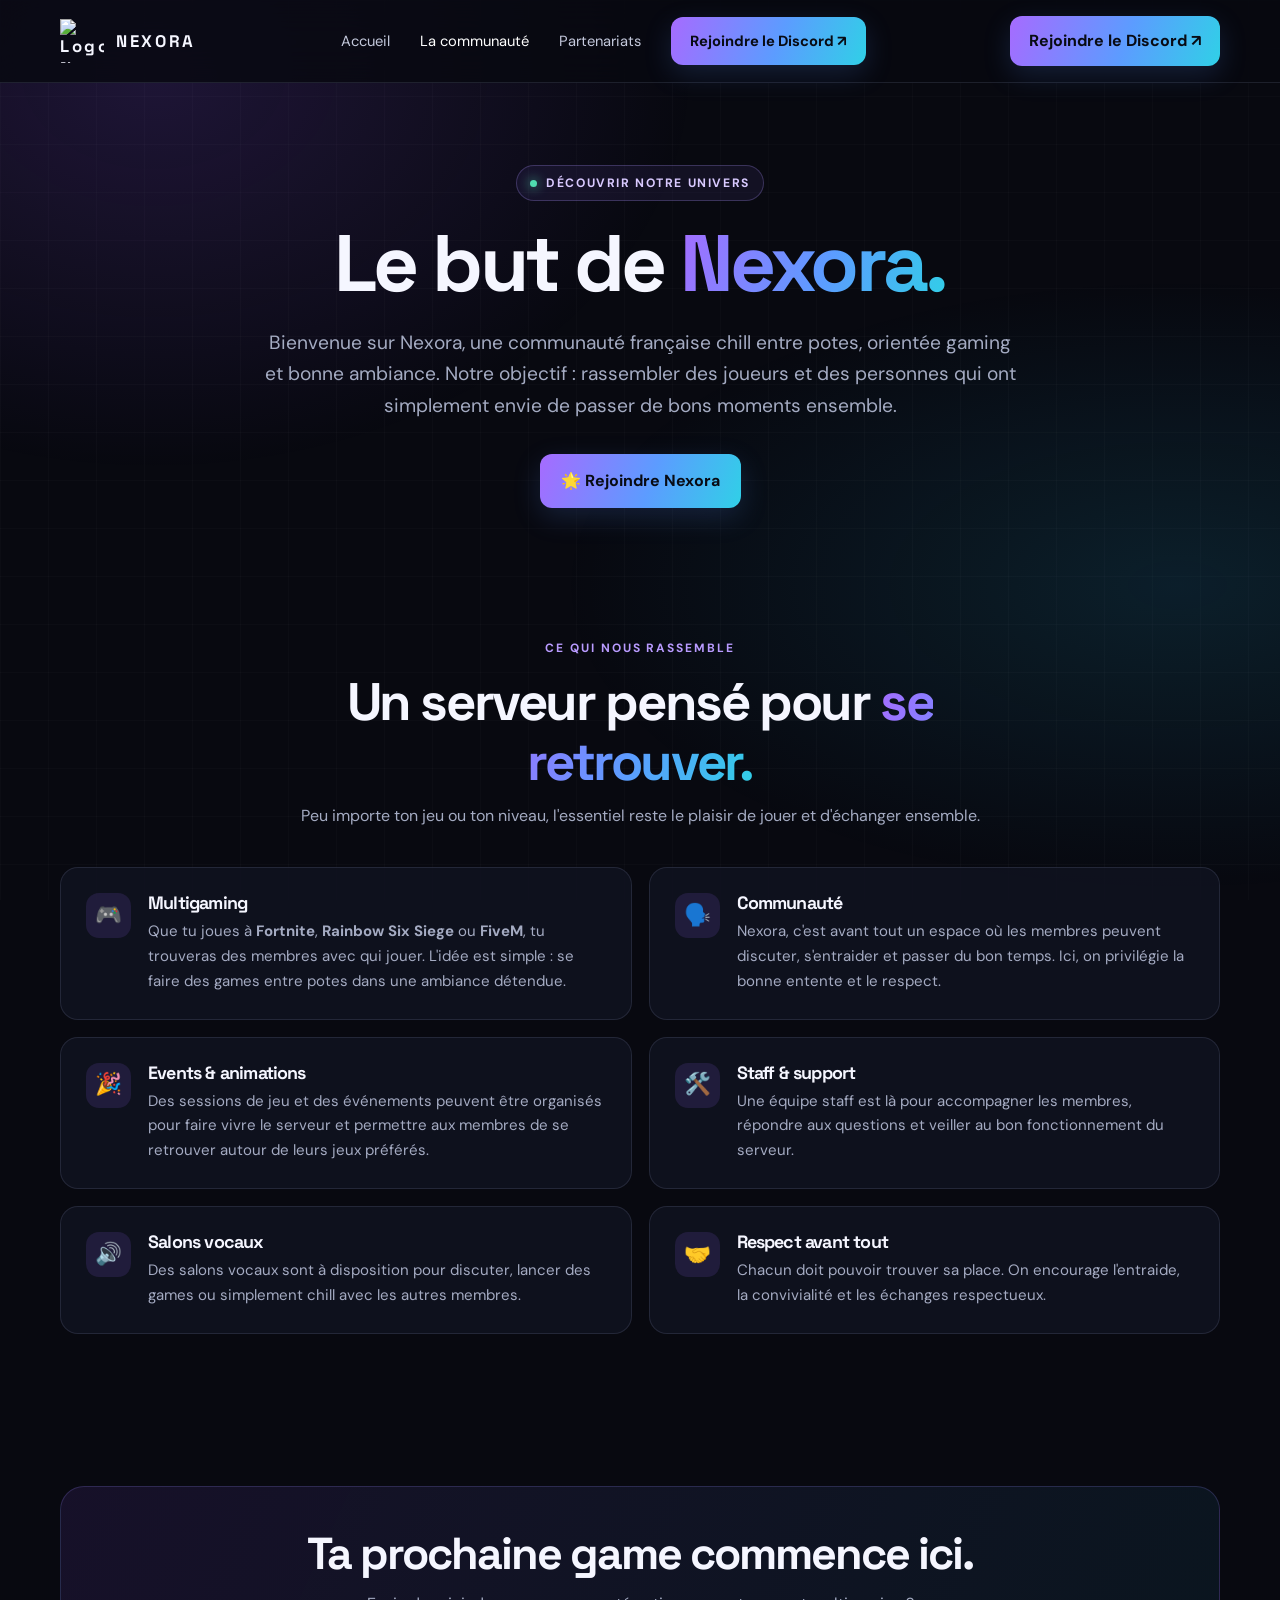
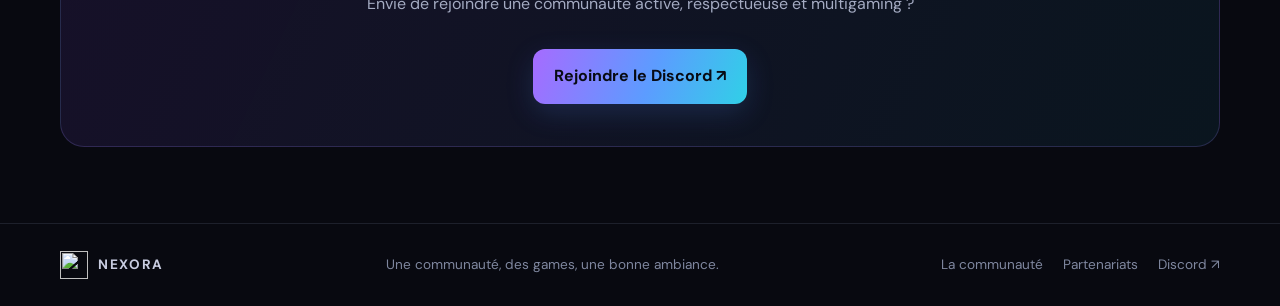
==== communaute.html @ 6a7abe2e "Add files via upload" ====
<!doctype html>
<html lang="fr">
<head>
<meta charset="utf-8"><meta name="viewport" content="width=device-width, initial-scale=1">
<meta name="theme-color" content="#080910"><meta name="description" content="Découvre l'esprit Nexora : multigaming, communauté, événements et vocaux.">
<title>La communauté | Nexora</title><link rel="icon" type="image/png" href="assets/nexora-logo.png"><link rel="stylesheet" href="style.css">
</head>
<body>
<header><div class="container nav">
<a class="brand" href="index.html"><img src="assets/nexora-logo.png" alt="Logo Nexora"><span>NEXORA</span></a>
<button class="menu" aria-label="Ouvrir le menu" aria-expanded="false" onclick="toggleMenu()">☰</button>
<nav class="links" id="navLinks"><a href="index.html" class="">Accueil</a><a href="communaute.html" class="active">La communauté</a><a href="partenariats.html" class="">Partenariats</a><a class="nav-cta" href="https://discord.gg/eeUZDGEQj" target="_blank" rel="noopener">Rejoindre le Discord ↗</a></nav>
<a class="nav-cta" href="https://discord.gg/eeUZDGEQj" target="_blank" rel="noopener">Rejoindre le Discord ↗</a>
</div></header>

<main><section class="page-hero"><div class="container"><span class="eyebrow"><span class="pulse"></span> Découvrir notre univers</span><h1>Le but de <span class="gradient-text">Nexora.</span></h1><p class="lead">Bienvenue sur Nexora, une communauté française chill entre potes, orientée gaming et bonne ambiance. Notre objectif : rassembler des joueurs et des personnes qui ont simplement envie de passer de bons moments ensemble.</p><div class="actions"><a class="btn btn-primary" href="https://discord.gg/eeUZDGEQj" target="_blank" rel="noopener">🌟 Rejoindre Nexora</a></div></div></section>
<section class="section"><div class="container"><div class="section-head"><span class="kicker">Ce qui nous rassemble</span><h2>Un serveur pensé pour <span class="gradient-text">se retrouver.</span></h2><p>Peu importe ton jeu ou ton niveau, l'essentiel reste le plaisir de jouer et d'échanger ensemble.</p></div>
<div class="feature-list">
<article class="feature"><div class="card-icon">🎮</div><div><h3>Multigaming</h3><p>Que tu joues à <strong>Fortnite</strong>, <strong>Rainbow Six Siege</strong> ou <strong>FiveM</strong>, tu trouveras des membres avec qui jouer. L'idée est simple : se faire des games entre potes dans une ambiance détendue.</p></div></article>
<article class="feature"><div class="card-icon">🗣️</div><div><h3>Communauté</h3><p>Nexora, c'est avant tout un espace où les membres peuvent discuter, s'entraider et passer du bon temps. Ici, on privilégie la bonne entente et le respect.</p></div></article>
<article class="feature"><div class="card-icon">🎉</div><div><h3>Events & animations</h3><p>Des sessions de jeu et des événements peuvent être organisés pour faire vivre le serveur et permettre aux membres de se retrouver autour de leurs jeux préférés.</p></div></article>
<article class="feature"><div class="card-icon">🛠️</div><div><h3>Staff & support</h3><p>Une équipe staff est là pour accompagner les membres, répondre aux questions et veiller au bon fonctionnement du serveur.</p></div></article>
<article class="feature"><div class="card-icon">🔊</div><div><h3>Salons vocaux</h3><p>Des salons vocaux sont à disposition pour discuter, lancer des games ou simplement chill avec les autres membres.</p></div></article>
<article class="feature"><div class="card-icon">🤝</div><div><h3>Respect avant tout</h3><p>Chacun doit pouvoir trouver sa place. On encourage l'entraide, la convivialité et les échanges respectueux.</p></div></article>
</div></div></section>
<section class="section"><div class="container"><div class="band"><h2>Ta prochaine game commence ici.</h2><p>Envie de rejoindre une communauté active, respectueuse et multigaming ?</p><div class="actions"><a class="btn btn-primary" href="https://discord.gg/eeUZDGEQj" target="_blank" rel="noopener">Rejoindre le Discord ↗</a></div></div></div></section></main>
<footer><div class="container footer-inner"><a class="footer-brand" href="index.html"><img src="assets/nexora-logo.png" alt="">NEXORA</a><span>Une communauté, des games, une bonne ambiance.</span><div class="footer-links"><a href="communaute.html">La communauté</a><a href="partenariats.html">Partenariats</a><a href="https://discord.gg/eeUZDGEQj" target="_blank" rel="noopener">Discord ↗</a></div></div></footer>
<script>function toggleMenu(){const n=document.getElementById('navLinks');const b=document.querySelector('.menu');n.classList.toggle('open');b.setAttribute('aria-expanded',n.classList.contains('open'));}</script>
</body></html>
---- style.css ----
@import url('https://fonts.googleapis.com/css2?family=DM+Sans:wght@400;500;600;700&family=Space+Grotesk:wght@400;500;600;700&display=swap');
:root{--bg:#080910;--surface:#101321;--surface2:#151a2c;--text:#f5f6ff;--muted:#a4abc2;--line:rgba(180,190,230,.13);--purple:#a16aff;--cyan:#36c8ed;--grad:linear-gradient(110deg,#a66bff 0%,#5c9cff 55%,#30d0e7 100%);--max:1160px}
*{box-sizing:border-box}html{scroll-behavior:smooth}body{margin:0;background:var(--bg);color:var(--text);font-family:'DM Sans',sans-serif;line-height:1.65;overflow-x:hidden}
body:before{content:"";position:fixed;inset:0;z-index:-1;pointer-events:none;background:radial-gradient(ellipse at 12% 8%,rgba(143,83,245,.17),transparent 34%),radial-gradient(ellipse at 92% 65%,rgba(35,190,235,.12),transparent 37%),linear-gradient(rgba(255,255,255,.018) 1px,transparent 1px),linear-gradient(90deg,rgba(255,255,255,.018) 1px,transparent 1px);background-size:auto,auto,48px 48px,48px 48px}
a{color:inherit;text-decoration:none}.container{width:min(var(--max),calc(100% - 44px));margin:auto}
header{position:sticky;top:0;z-index:20;background:rgba(8,9,16,.82);backdrop-filter:blur(18px);border-bottom:1px solid var(--line)}
.nav{height:82px;display:flex;align-items:center;justify-content:space-between;gap:28px}.brand{display:flex;align-items:center;gap:12px;font:700 1.05rem 'Space Grotesk';letter-spacing:.16em}.brand img{width:44px;height:44px;object-fit:contain}.links{display:flex;align-items:center;gap:30px;color:#c4c9dc;font-size:.92rem}.links a{transition:color .2s}.links a:hover,.links a.active{color:#fff}.nav-cta,.btn{display:inline-flex;align-items:center;justify-content:center;gap:10px;border-radius:12px;padding:12px 19px;font-weight:700;transition:transform .2s,filter .2s,border-color .2s}.nav-cta,.btn-primary{background:var(--grad);color:#080b14;box-shadow:0 9px 28px rgba(85,139,245,.18)}.nav-cta:hover,.btn:hover{transform:translateY(-2px);filter:brightness(1.08)}.menu{display:none;background:none;border:1px solid var(--line);color:white;border-radius:10px;padding:9px 12px;font-size:1.2rem}
.hero{padding:104px 0 88px;text-align:center;position:relative}.hero-logo{width:132px;height:132px;object-fit:contain;filter:drop-shadow(0 0 32px rgba(90,145,255,.2));margin-bottom:22px}.eyebrow{display:inline-flex;align-items:center;gap:9px;border:1px solid rgba(174,151,255,.25);background:rgba(132,102,226,.09);color:#d9caff;border-radius:99px;padding:7px 13px;font-size:.76rem;font-weight:700;letter-spacing:.13em;text-transform:uppercase}.pulse{width:7px;height:7px;border-radius:50%;background:#50ddb0;box-shadow:0 0 12px #50ddb0}
h1,h2,h3{font-family:'Space Grotesk',sans-serif;line-height:1.12;letter-spacing:-.045em}h1{font-size:clamp(3.2rem,8vw,6.3rem);margin:22px 0 20px}h1 span,.gradient-text{background:var(--grad);-webkit-background-clip:text;background-clip:text;color:transparent}.lead{font-size:clamp(1.05rem,2vw,1.2rem);color:var(--muted);max-width:720px;margin:0 auto}.actions{display:flex;justify-content:center;flex-wrap:wrap;gap:13px;margin-top:32px}.btn{padding:14px 21px}.btn-secondary{border:1px solid rgba(183,190,225,.23);background:rgba(255,255,255,.035);color:#f2f3ff}.btn-secondary:hover{border-color:rgba(72,195,235,.6)}
.section{padding:76px 0}.section-head{text-align:center;max-width:720px;margin:0 auto 38px}.kicker{color:#b99bff;text-transform:uppercase;letter-spacing:.16em;font-size:.75rem;font-weight:700}.section-head h2{font-size:clamp(2rem,4.5vw,3.3rem);margin:12px 0}.section-head p{color:var(--muted);margin:0}.grid{display:grid;grid-template-columns:repeat(3,1fr);gap:17px}.card{border:1px solid var(--line);border-radius:19px;padding:25px;background:linear-gradient(145deg,rgba(23,27,45,.88),rgba(13,15,26,.88));box-shadow:0 14px 45px rgba(0,0,0,.12)}.card-icon{width:45px;height:45px;display:grid;place-items:center;border-radius:13px;background:rgba(151,111,255,.13);font-size:1.35rem;margin-bottom:17px}.card h3{font-size:1.2rem;margin:0 0 9px}.card p{color:var(--muted);font-size:.94rem;margin:0}.band{border:1px solid rgba(155,137,255,.2);border-radius:24px;background:linear-gradient(115deg,rgba(126,78,220,.12),rgba(36,169,211,.08));padding:42px;text-align:center}.band h2{font-size:clamp(1.8rem,4vw,2.8rem);margin:0 0 12px}.band p{color:var(--muted);margin:0 auto;max-width:650px}
.page-hero{padding:82px 0 50px;text-align:center}.page-hero h1{font-size:clamp(2.8rem,7vw,5rem);margin:18px 0}.page-hero .lead{max-width:760px}.feature-list{display:grid;grid-template-columns:1fr 1fr;gap:17px}.feature{display:flex;gap:17px;align-items:flex-start;padding:25px;border:1px solid var(--line);border-radius:18px;background:rgba(17,20,34,.78)}.feature .card-icon{flex:0 0 45px;margin:0}.feature h3{margin:0 0 6px;font-size:1.12rem}.feature p{margin:0;color:var(--muted);font-size:.94rem}
.partner-grid{display:grid;grid-template-columns:1fr 1fr;gap:18px}.partner-card{padding:30px;border:1px solid var(--line);border-radius:20px;background:rgba(17,20,34,.82)}.partner-card h2{font-size:1.45rem;margin:0 0 18px}.check-list{list-style:none;margin:0;padding:0;display:grid;gap:13px;color:#d9dced}.check-list li{display:flex;gap:11px;align-items:flex-start}.check{color:#67dcb8;font-weight:800}.partner-note{margin-top:18px;color:var(--muted);font-size:.9rem}
footer{border-top:1px solid var(--line);padding:27px 0;color:#7f879f;font-size:.85rem}.footer-inner{display:flex;align-items:center;justify-content:space-between;gap:20px}.footer-brand{display:flex;align-items:center;gap:10px;color:#c8cce0;font-weight:700;letter-spacing:.12em}.footer-brand img{width:28px;height:28px;object-fit:contain}.footer-links{display:flex;gap:20px}.footer-links a:hover{color:white}
@media(max-width:800px){.links{gap:17px}.grid{grid-template-columns:1fr 1fr}.partner-grid{grid-template-columns:1fr}}
@media(max-width:620px){.container{width:min(var(--max),calc(100% - 30px))}.nav{height:70px}.menu{display:block}.links{display:none;position:absolute;top:69px;left:0;right:0;padding:18px 22px 22px;background:#0d101c;border-bottom:1px solid var(--line);flex-direction:column;align-items:stretch;gap:14px}.links.open{display:flex}.links .nav-cta{text-align:center}.nav>.nav-cta{display:none}.hero{padding:72px 0 58px}.hero-logo{width:112px;height:112px}.grid,.feature-list{grid-template-columns:1fr}.section{padding:55px 0}.band{padding:29px 20px}.footer-inner{flex-direction:column;text-align:center}.footer-links{flex-wrap:wrap;justify-content:center}}
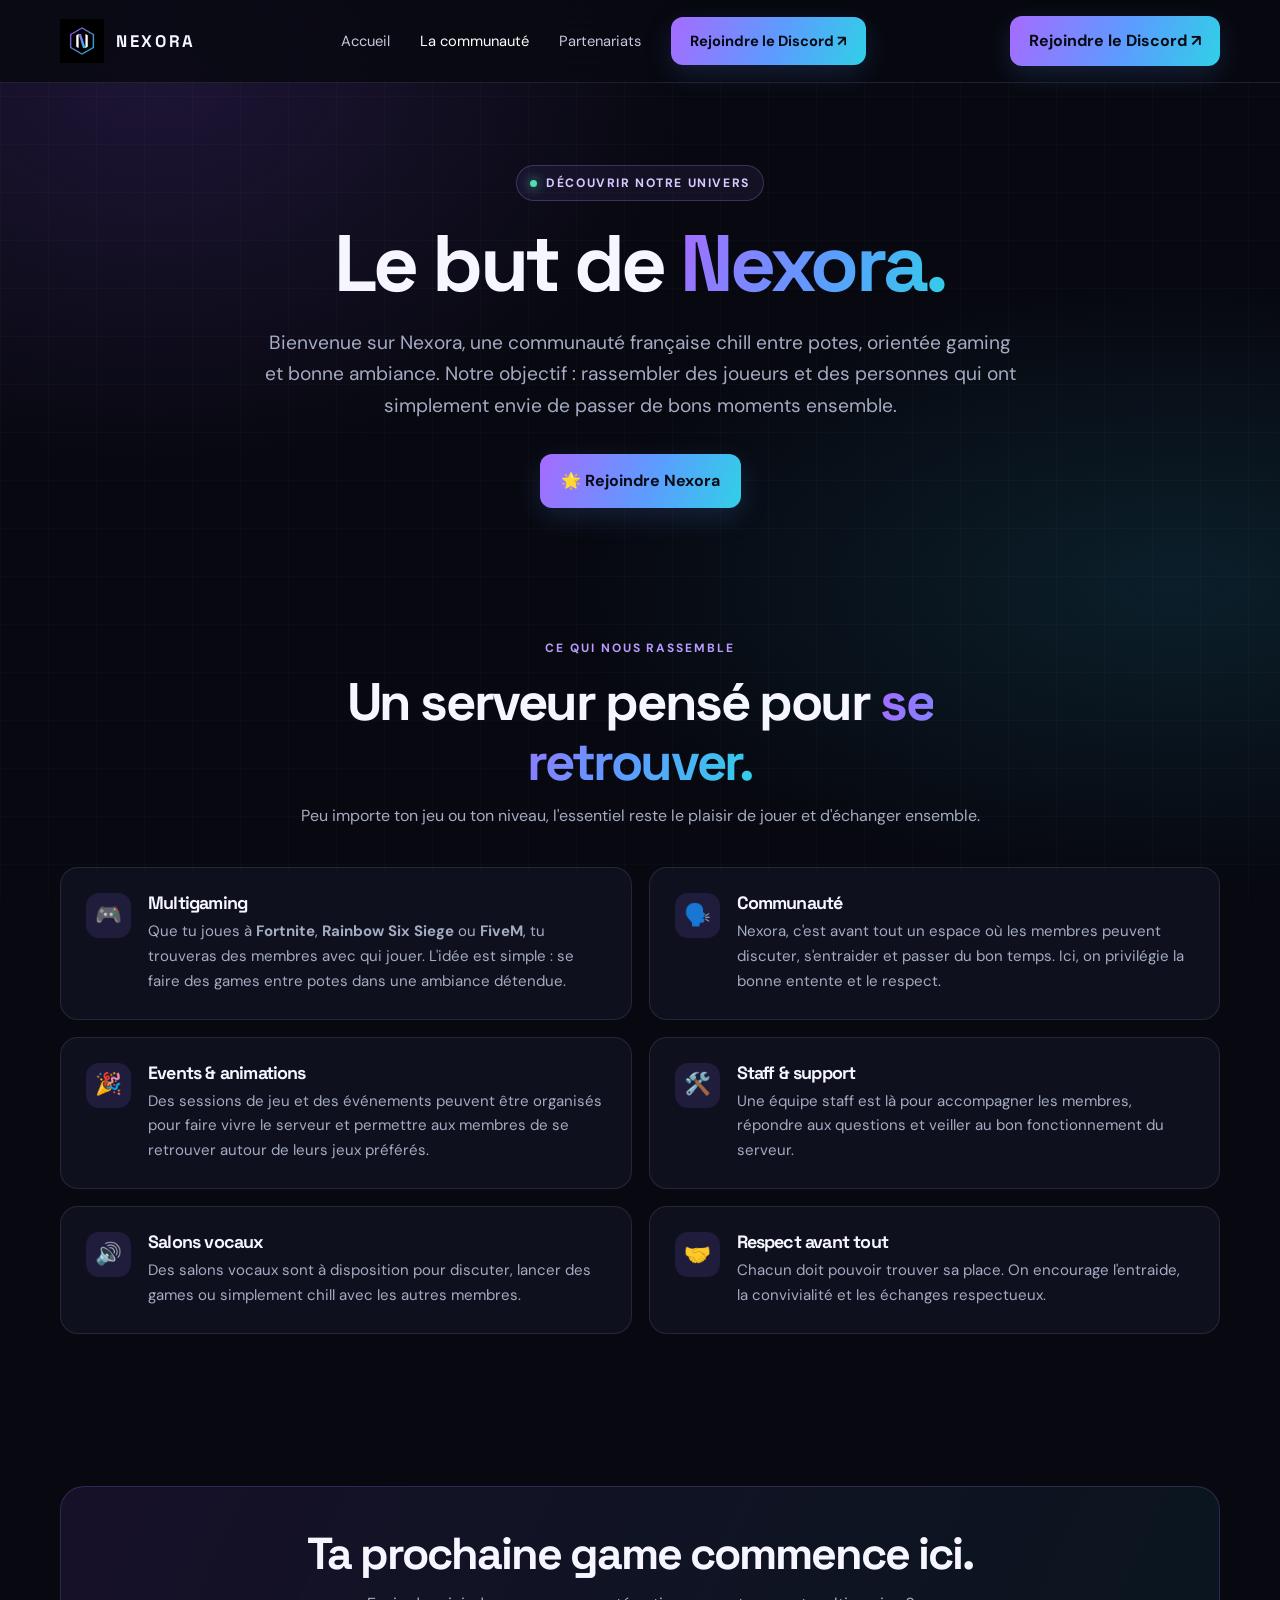
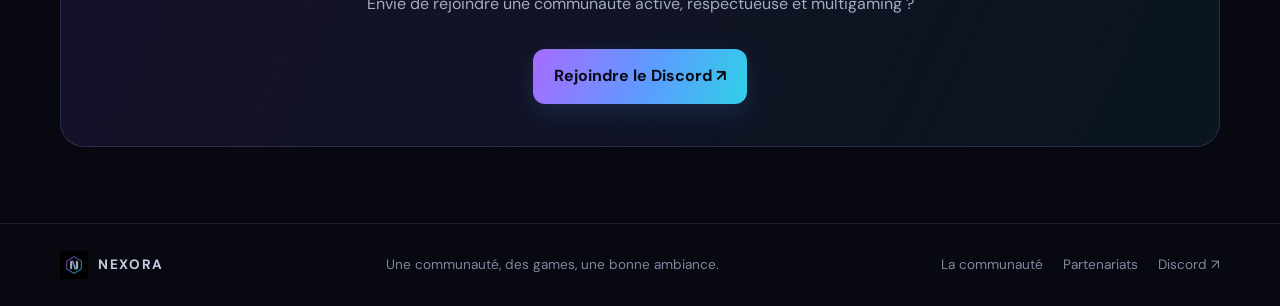
==== commit ee128d2c: "Fix logo paths in communaute.html" ====
--- a/communaute.html
+++ b/communaute.html
@@ -3,11 +3,11 @@
 <head>
 <meta charset="utf-8"><meta name="viewport" content="width=device-width, initial-scale=1">
 <meta name="theme-color" content="#080910"><meta name="description" content="Découvre l'esprit Nexora : multigaming, communauté, événements et vocaux.">
-<title>La communauté | Nexora</title><link rel="icon" type="image/png" href="assets/nexora-logo.png"><link rel="stylesheet" href="style.css">
+<title>La communauté | Nexora</title><link rel="icon" type="image/png" href="nexora-logo.png"><link rel="stylesheet" href="style.css">
 </head>
 <body>
 <header><div class="container nav">
-<a class="brand" href="index.html"><img src="assets/nexora-logo.png" alt="Logo Nexora"><span>NEXORA</span></a>
+<a class="brand" href="index.html"><img src="nexora-logo.png" alt="Logo Nexora"><span>NEXORA</span></a>
 <button class="menu" aria-label="Ouvrir le menu" aria-expanded="false" onclick="toggleMenu()">☰</button>
 <nav class="links" id="navLinks"><a href="index.html" class="">Accueil</a><a href="communaute.html" class="active">La communauté</a><a href="partenariats.html" class="">Partenariats</a><a class="nav-cta" href="https://discord.gg/eeUZDGEQj" target="_blank" rel="noopener">Rejoindre le Discord ↗</a></nav>
 <a class="nav-cta" href="https://discord.gg/eeUZDGEQj" target="_blank" rel="noopener">Rejoindre le Discord ↗</a>
@@ -24,6 +24,6 @@
 <article class="feature"><div class="card-icon">🤝</div><div><h3>Respect avant tout</h3><p>Chacun doit pouvoir trouver sa place. On encourage l'entraide, la convivialité et les échanges respectueux.</p></div></article>
 </div></div></section>
 <section class="section"><div class="container"><div class="band"><h2>Ta prochaine game commence ici.</h2><p>Envie de rejoindre une communauté active, respectueuse et multigaming ?</p><div class="actions"><a class="btn btn-primary" href="https://discord.gg/eeUZDGEQj" target="_blank" rel="noopener">Rejoindre le Discord ↗</a></div></div></div></section></main>
-<footer><div class="container footer-inner"><a class="footer-brand" href="index.html"><img src="assets/nexora-logo.png" alt="">NEXORA</a><span>Une communauté, des games, une bonne ambiance.</span><div class="footer-links"><a href="communaute.html">La communauté</a><a href="partenariats.html">Partenariats</a><a href="https://discord.gg/eeUZDGEQj" target="_blank" rel="noopener">Discord ↗</a></div></div></footer>
+<footer><div class="container footer-inner"><a class="footer-brand" href="index.html"><img src="nexora-logo.png" alt="">NEXORA</a><span>Une communauté, des games, une bonne ambiance.</span><div class="footer-links"><a href="communaute.html">La communauté</a><a href="partenariats.html">Partenariats</a><a href="https://discord.gg/eeUZDGEQj" target="_blank" rel="noopener">Discord ↗</a></div></div></footer>
 <script>function toggleMenu(){const n=document.getElementById('navLinks');const b=document.querySelector('.menu');n.classList.toggle('open');b.setAttribute('aria-expanded',n.classList.contains('open'));}</script>
-</body></html>+</body></html>
